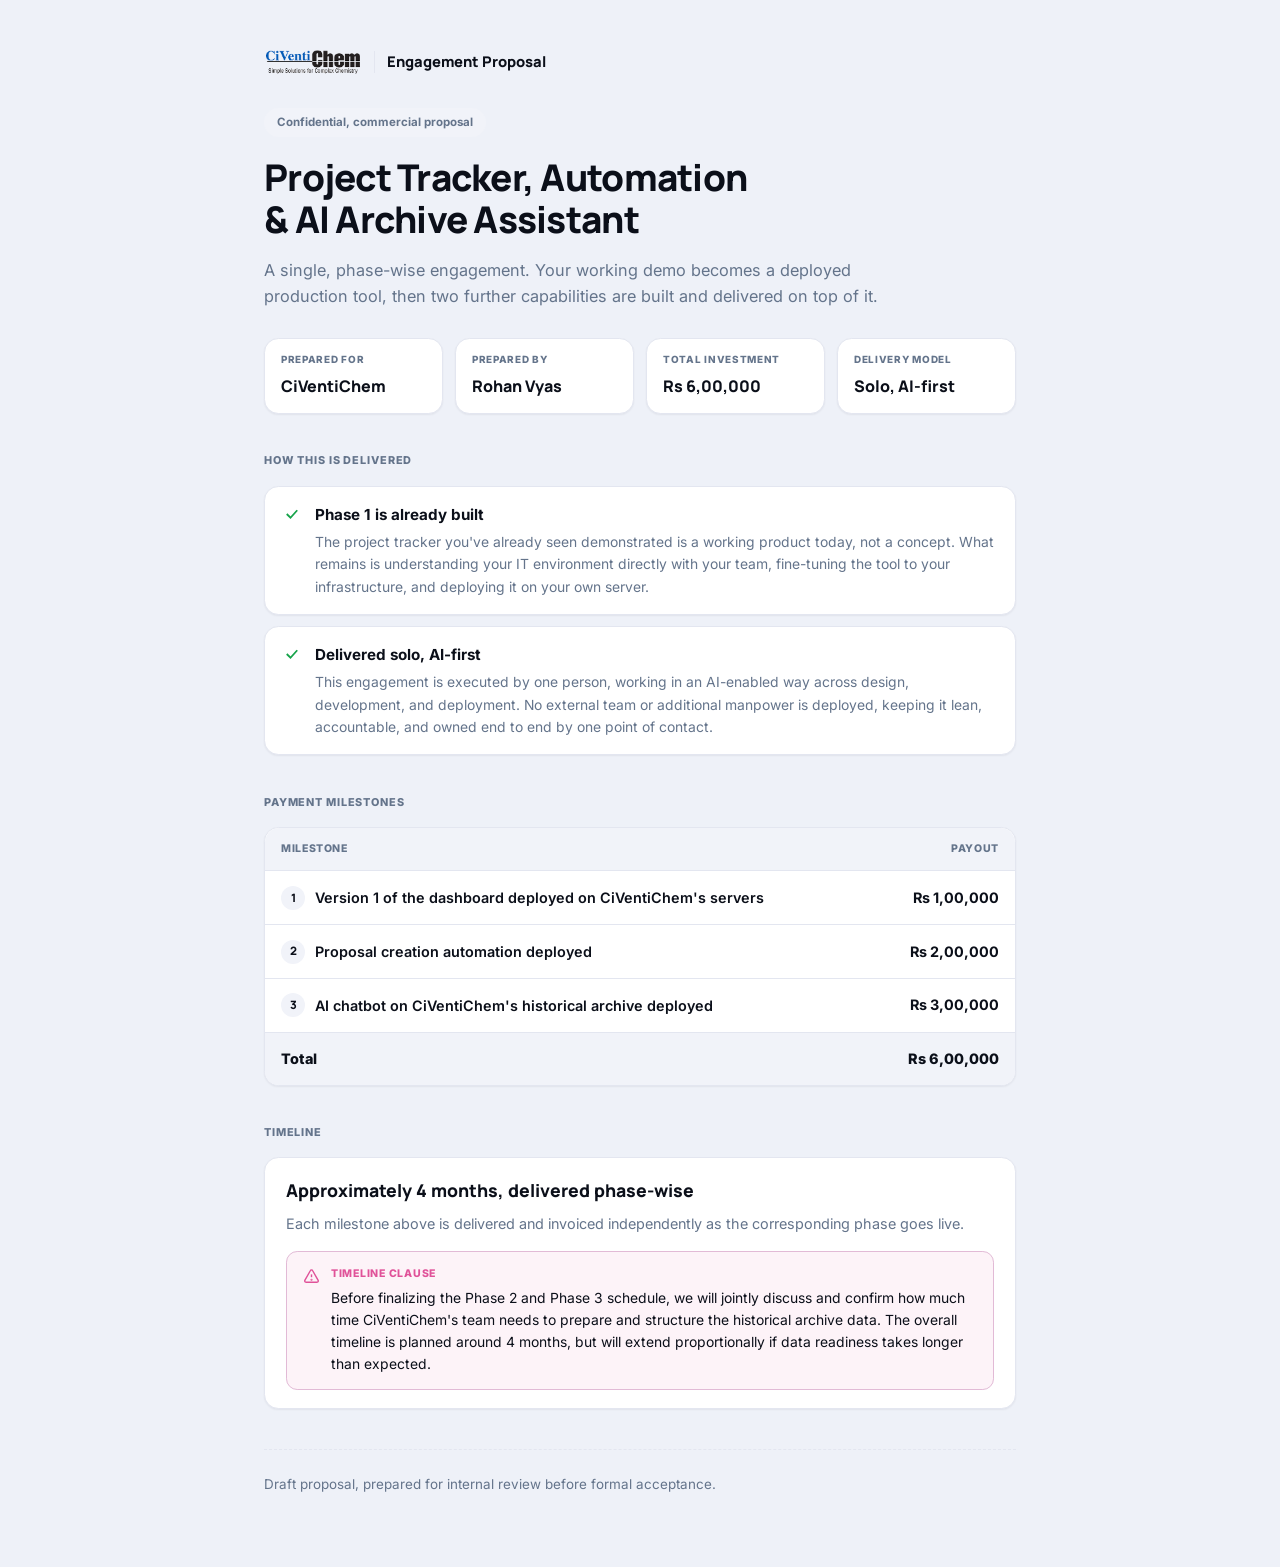
==== docs/proposal/engagement/index.html @ 098762e4 "Add a simple Rs 6L milestone-based engagement proposal A separate, minimal proposal (distinct from t" ====
<!doctype html>
<html lang="en">
<head>
<meta charset="utf-8">
<meta name="viewport" content="width=device-width, initial-scale=1">
<title>CiVentiChem Engagement Proposal</title>
<link rel="preconnect" href="https://fonts.gstatic.com" crossorigin>
<link rel="stylesheet" href="https://fonts.googleapis.com/css2?family=Manrope:wght@700;800&family=Inter:wght@400;500;600;700&display=swap">
<style>
  :root{
    --page-bg:#eef1f8;
    --card:#ffffff;
    --foreground:#0b0f19;
    --muted:#f1f3f9;
    --muted-foreground:#64748b;
    --primary:#3b5bfd;
    --accent:#e05299;
    --success:#16a34a;
    --success-bg:#e7f6ec;
    --border:#e3e6f0;
    --radius:0.9rem;
    --font-body:"Inter", system-ui, sans-serif;
    --font-heading:"Manrope", system-ui, sans-serif;
    --shadow-sm:0 1px 2px rgba(15,23,42,.06);
  }
  *{ box-sizing:border-box; }
  body{
    margin:0; background:var(--page-bg); color:var(--foreground);
    font-family:var(--font-body); font-size:15px; line-height:1.6;
    -webkit-font-smoothing:antialiased;
  }
  h1,h2{ font-family:var(--font-heading); font-weight:800; letter-spacing:-0.02em; margin:0; text-wrap:balance; }
  a{ color:var(--primary); }
  .shell{ max-width:800px; margin:0 auto; padding:3rem 1.5rem 4.5rem; }

  .brand{ display:flex; align-items:center; gap:.75rem; margin-bottom:2rem; }
  .brand img{ height:1.75rem; width:auto; display:block; }
  .brand-divider{ width:1px; height:1.4rem; background:var(--border); }
  .brand-name{ font-family:var(--font-heading); font-weight:800; font-size:.92rem; }

  .badge{
    display:inline-flex; align-items:center; border-radius:999px; padding:.32rem .8rem;
    font-size:.72rem; font-weight:700; background:var(--muted); color:var(--muted-foreground);
    margin-bottom:1.2rem;
  }
  h1{ font-size:clamp(1.7rem,3.6vw,2.3rem); line-height:1.15; margin-bottom:.9rem; }
  .dek{ color:var(--muted-foreground); font-size:1.02rem; max-width:62ch; margin-bottom:1.8rem; }

  .meta-grid{ display:grid; grid-template-columns:repeat(4,1fr); gap:.75rem; margin-bottom:2.4rem; }
  .meta-tile{ background:var(--card); border:1px solid var(--border); border-radius:var(--radius); box-shadow:var(--shadow-sm); padding:.85rem 1rem; }
  .meta-tile .k{ font-size:.62rem; font-weight:800; letter-spacing:.07em; text-transform:uppercase; color:var(--muted-foreground); margin-bottom:.35rem; }
  .meta-tile .v{ font-family:var(--font-heading); font-weight:800; font-size:1rem; }
  @media (max-width:640px){ .meta-grid{ grid-template-columns:1fr 1fr; } }

  .section-eyebrow{ font-size:.68rem; font-weight:800; letter-spacing:.08em; text-transform:uppercase; color:var(--muted-foreground); margin:2.4rem 0 1rem; }
  .section-eyebrow:first-of-type{ margin-top:0; }

  .point-row{ display:flex; flex-direction:column; gap:.7rem; }
  .point{ display:flex; gap:.85rem; align-items:flex-start; background:var(--card); border:1px solid var(--border); border-radius:var(--radius); box-shadow:var(--shadow-sm); padding:1rem 1.15rem; }
  .point svg{ width:18px; height:18px; color:var(--success); flex-shrink:0; margin-top:.15rem; }
  .point .pt{ font-weight:700; font-size:.95rem; margin-bottom:.25rem; }
  .point .pd{ font-size:.87rem; color:var(--muted-foreground); }

  .table-wrap{ overflow-x:auto; background:var(--card); border:1px solid var(--border); border-radius:var(--radius); box-shadow:var(--shadow-sm); }
  table{ width:100%; border-collapse:collapse; font-size:.9rem; }
  th{
    text-align:left; font-size:.66rem; font-weight:800; letter-spacing:.06em; text-transform:uppercase;
    color:var(--muted-foreground); padding:.8rem 1rem; border-bottom:1px solid var(--border); background:var(--muted);
  }
  th:first-child{ border-top-left-radius:var(--radius); }
  th:last-child{ border-top-right-radius:var(--radius); text-align:right; }
  td{ padding:.9rem 1rem; border-bottom:1px solid var(--border); vertical-align:top; }
  td:last-child{ text-align:right; font-weight:700; white-space:nowrap; }
  tr:last-child td{ border-bottom:none; }
  .milestone-badge{
    display:inline-flex; align-items:center; justify-content:center; width:1.5rem; height:1.5rem;
    border-radius:50%; background:var(--muted); color:var(--foreground); font-family:var(--font-heading);
    font-weight:800; font-size:.72rem; margin-right:.6rem; flex-shrink:0;
  }
  .milestone-name{ display:flex; align-items:center; font-weight:600; }
  tr.total td{ background:var(--muted); font-weight:800; }
  tr.total .milestone-name{ font-weight:800; }

  .timeline-card{ background:var(--card); border:1px solid var(--border); border-radius:var(--radius); box-shadow:var(--shadow-sm); padding:1.1rem 1.3rem; }
  .timeline-headline{ font-family:var(--font-heading); font-weight:800; font-size:1.1rem; margin-bottom:.5rem; }
  .timeline-card p{ font-size:.9rem; color:var(--muted-foreground); margin:0 0 1rem; }
  .clause{
    display:flex; gap:.7rem; align-items:flex-start;
    background:color-mix(in srgb, var(--accent) 7%, var(--card));
    border:1px solid color-mix(in srgb, var(--accent) 30%, var(--border));
    border-radius:.7rem; padding:.85rem 1rem;
  }
  .clause svg{ width:17px; height:17px; color:var(--accent); flex-shrink:0; margin-top:.15rem; }
  .clause .ck{ font-size:.66rem; font-weight:800; letter-spacing:.07em; text-transform:uppercase; color:var(--accent); display:block; margin-bottom:.25rem; }
  .clause p{ margin:0; font-size:.87rem; color:var(--foreground); }

  .sig{ margin-top:2.5rem; padding-top:1.5rem; border-top:1px dashed var(--border); font-size:.84rem; color:var(--muted-foreground); }
</style>
</head>
<body>
  <div class="shell">

    <div class="brand">
      <img src="assets/civentichem-logo.png" alt="CiVentiChem">
      <div class="brand-divider"></div>
      <span class="brand-name">Engagement Proposal</span>
    </div>

    <span class="badge">Confidential, commercial proposal</span>
    <h1>Project Tracker, Automation &amp; AI Archive Assistant</h1>
    <p class="dek">A single, phase-wise engagement. Your working demo becomes a deployed production tool, then two further capabilities are built and delivered on top of it.</p>

    <div class="meta-grid">
      <div class="meta-tile"><div class="k">Prepared for</div><div class="v">CiVentiChem</div></div>
      <div class="meta-tile"><div class="k">Prepared by</div><div class="v">Rohan Vyas</div></div>
      <div class="meta-tile"><div class="k">Total investment</div><div class="v">Rs 6,00,000</div></div>
      <div class="meta-tile"><div class="k">Delivery model</div><div class="v">Solo, AI-first</div></div>
    </div>

    <div class="section-eyebrow">How this is delivered</div>
    <div class="point-row">
      <div class="point">
        <svg viewBox="0 0 24 24" fill="none" stroke="currentColor" stroke-width="2.4"><path d="m5 12 5 5L19 7"/></svg>
        <div><div class="pt">Phase 1 is already built</div><div class="pd">The project tracker you've already seen demonstrated is a working product today, not a concept. What remains is understanding your IT environment directly with your team, fine-tuning the tool to your infrastructure, and deploying it on your own server.</div></div>
      </div>
      <div class="point">
        <svg viewBox="0 0 24 24" fill="none" stroke="currentColor" stroke-width="2.4"><path d="m5 12 5 5L19 7"/></svg>
        <div><div class="pt">Delivered solo, AI-first</div><div class="pd">This engagement is executed by one person, working in an AI-enabled way across design, development, and deployment. No external team or additional manpower is deployed, keeping it lean, accountable, and owned end to end by one point of contact.</div></div>
      </div>
    </div>

    <div class="section-eyebrow">Payment milestones</div>
    <div class="table-wrap">
      <table>
        <thead><tr><th>Milestone</th><th>Payout</th></tr></thead>
        <tbody>
          <tr>
            <td><span class="milestone-name"><span class="milestone-badge">1</span>Version 1 of the dashboard deployed on CiVentiChem's servers</span></td>
            <td>Rs 1,00,000</td>
          </tr>
          <tr>
            <td><span class="milestone-name"><span class="milestone-badge">2</span>Proposal creation automation deployed</span></td>
            <td>Rs 2,00,000</td>
          </tr>
          <tr>
            <td><span class="milestone-name"><span class="milestone-badge">3</span>AI chatbot on CiVentiChem's historical archive deployed</span></td>
            <td>Rs 3,00,000</td>
          </tr>
          <tr class="total">
            <td><span class="milestone-name">Total</span></td>
            <td>Rs 6,00,000</td>
          </tr>
        </tbody>
      </table>
    </div>

    <div class="section-eyebrow">Timeline</div>
    <div class="timeline-card">
      <div class="timeline-headline">Approximately 4 months, delivered phase-wise</div>
      <p>Each milestone above is delivered and invoiced independently as the corresponding phase goes live.</p>
      <div class="clause">
        <svg viewBox="0 0 24 24" fill="none" stroke="currentColor" stroke-width="2"><path d="M12 9v4"/><circle cx="12" cy="16.5" r=".5" fill="currentColor"/><path d="M10.3 3.9 2.6 17.5A1.8 1.8 0 0 0 4.2 20h15.6a1.8 1.8 0 0 0 1.6-2.5L13.7 3.9a1.8 1.8 0 0 0-3.4 0Z"/></svg>
        <div><span class="ck">Timeline clause</span><p>Before finalizing the Phase 2 and Phase 3 schedule, we will jointly discuss and confirm how much time CiVentiChem's team needs to prepare and structure the historical archive data. The overall timeline is planned around 4 months, but will extend proportionally if data readiness takes longer than expected.</p></div>
      </div>
    </div>

    <div class="sig">Draft proposal, prepared for internal review before formal acceptance.</div>
  </div>
</body>
</html>
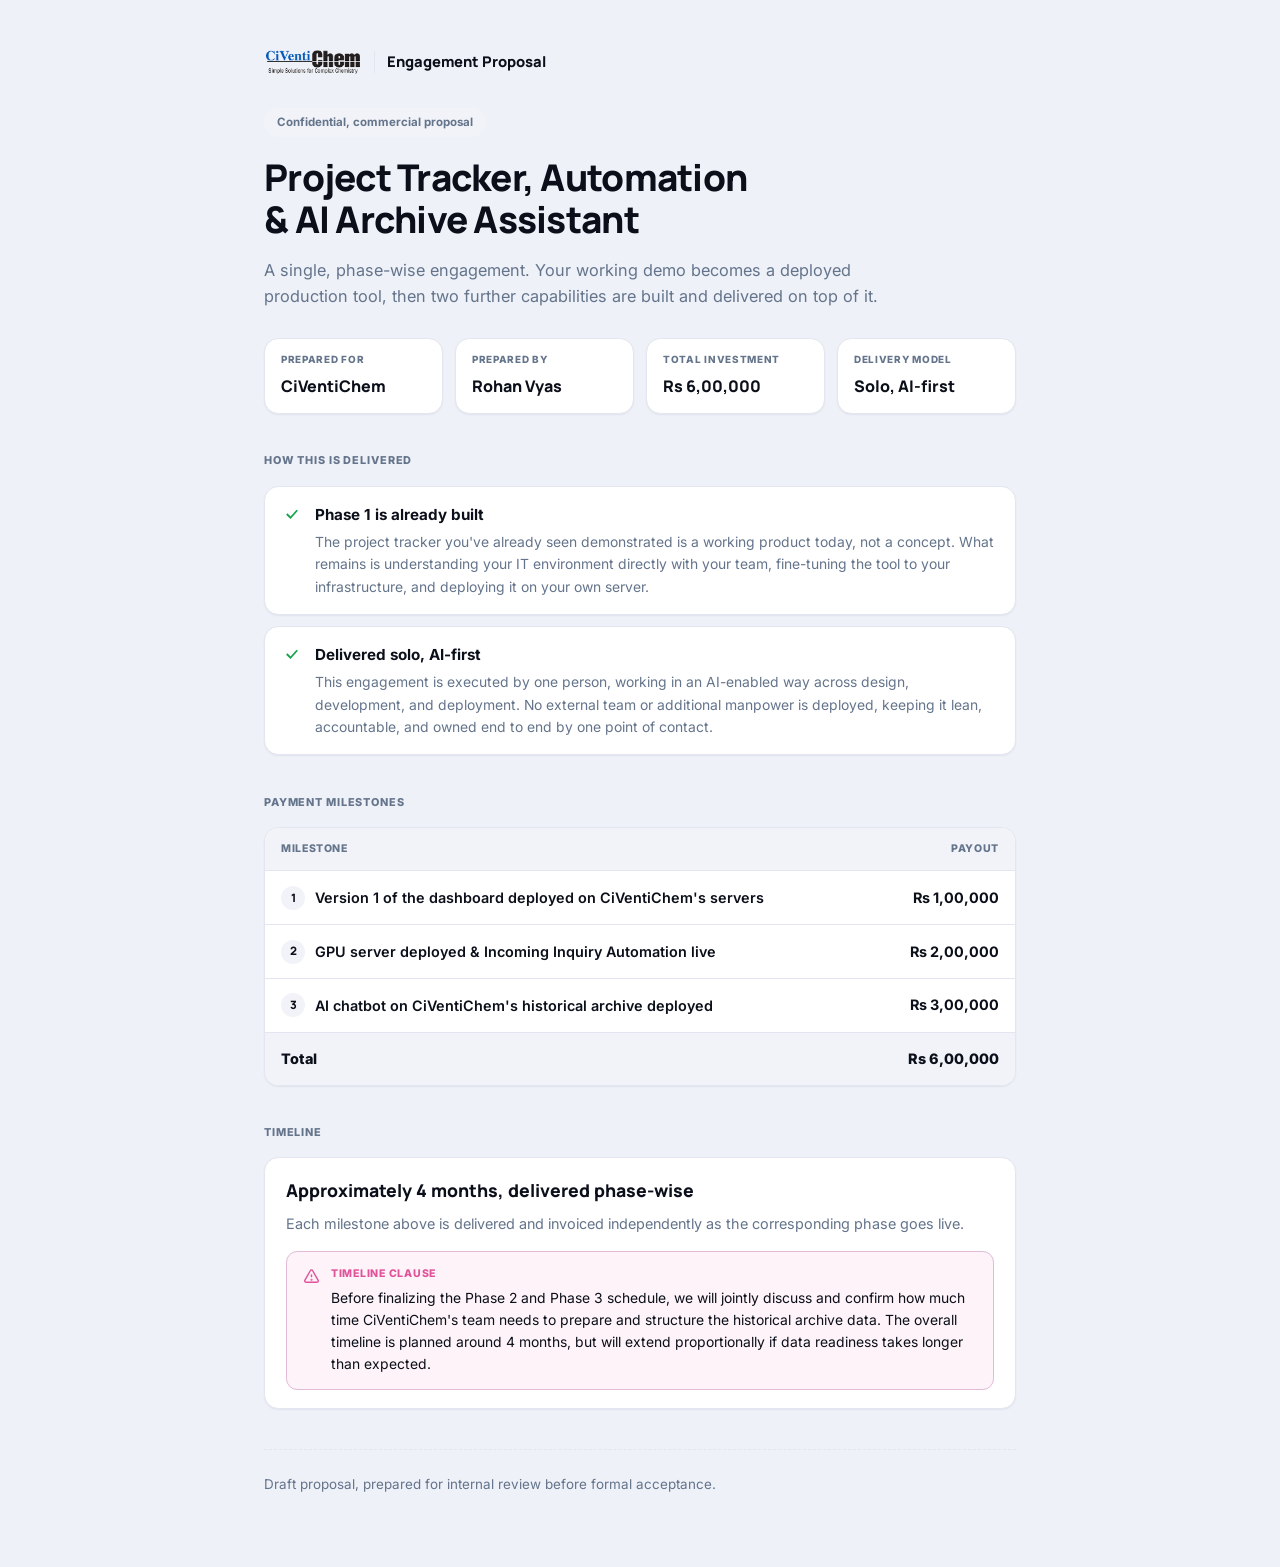
==== commit cccb83e6: "Redefine Phase 2 around GPU procurement, unify engagement model - Phase 2 is now: understand data sc" ====
--- a/docs/proposal/engagement/index.html
+++ b/docs/proposal/engagement/index.html
@@ -139,7 +139,7 @@
             <td>Rs 1,00,000</td>
           </tr>
           <tr>
-            <td><span class="milestone-name"><span class="milestone-badge">2</span>Proposal creation automation deployed</span></td>
+            <td><span class="milestone-name"><span class="milestone-badge">2</span>GPU server deployed &amp; Incoming Inquiry Automation live</span></td>
             <td>Rs 2,00,000</td>
           </tr>
           <tr>
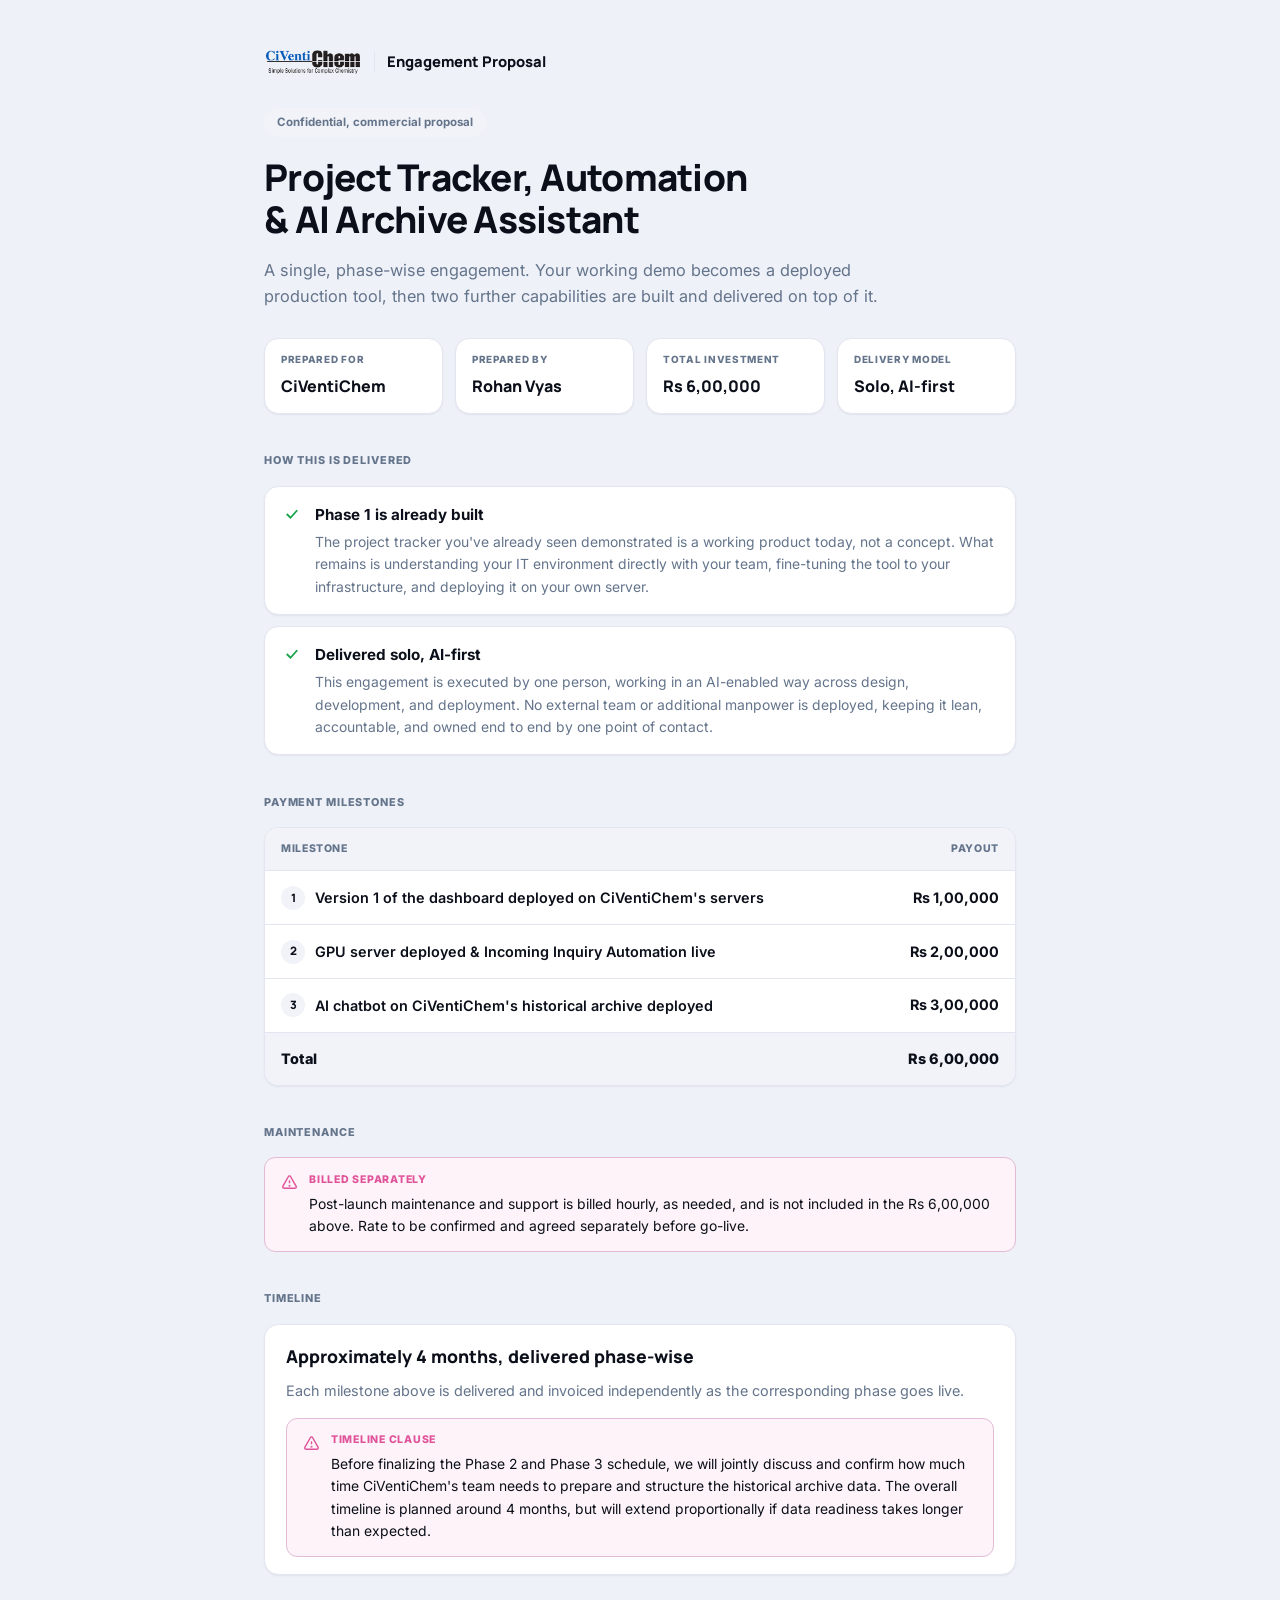
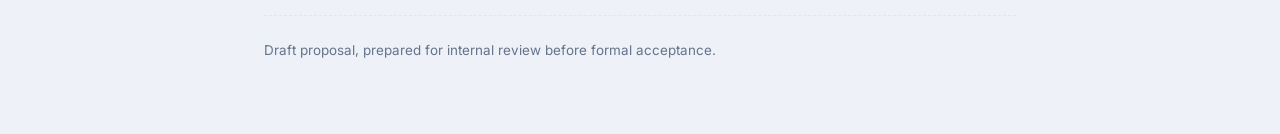
==== commit 1fbde65e: "Add Problem/Solution/Value Unlock per phase, hourly maintenance clause Each phase slide now opens wi" ====
--- a/docs/proposal/engagement/index.html
+++ b/docs/proposal/engagement/index.html
@@ -154,6 +154,12 @@
       </table>
     </div>
 
+    <div class="section-eyebrow">Maintenance</div>
+    <div class="clause" style="margin-bottom:2rem;">
+      <svg viewBox="0 0 24 24" fill="none" stroke="currentColor" stroke-width="2"><path d="M12 9v4"/><circle cx="12" cy="16.5" r=".5" fill="currentColor"/><path d="M10.3 3.9 2.6 17.5A1.8 1.8 0 0 0 4.2 20h15.6a1.8 1.8 0 0 0 1.6-2.5L13.7 3.9a1.8 1.8 0 0 0-3.4 0Z"/></svg>
+      <div><span class="ck">Billed separately</span><p>Post-launch maintenance and support is billed hourly, as needed, and is not included in the Rs 6,00,000 above. Rate to be confirmed and agreed separately before go-live.</p></div>
+    </div>
+
     <div class="section-eyebrow">Timeline</div>
     <div class="timeline-card">
       <div class="timeline-headline">Approximately 4 months, delivered phase-wise</div>
